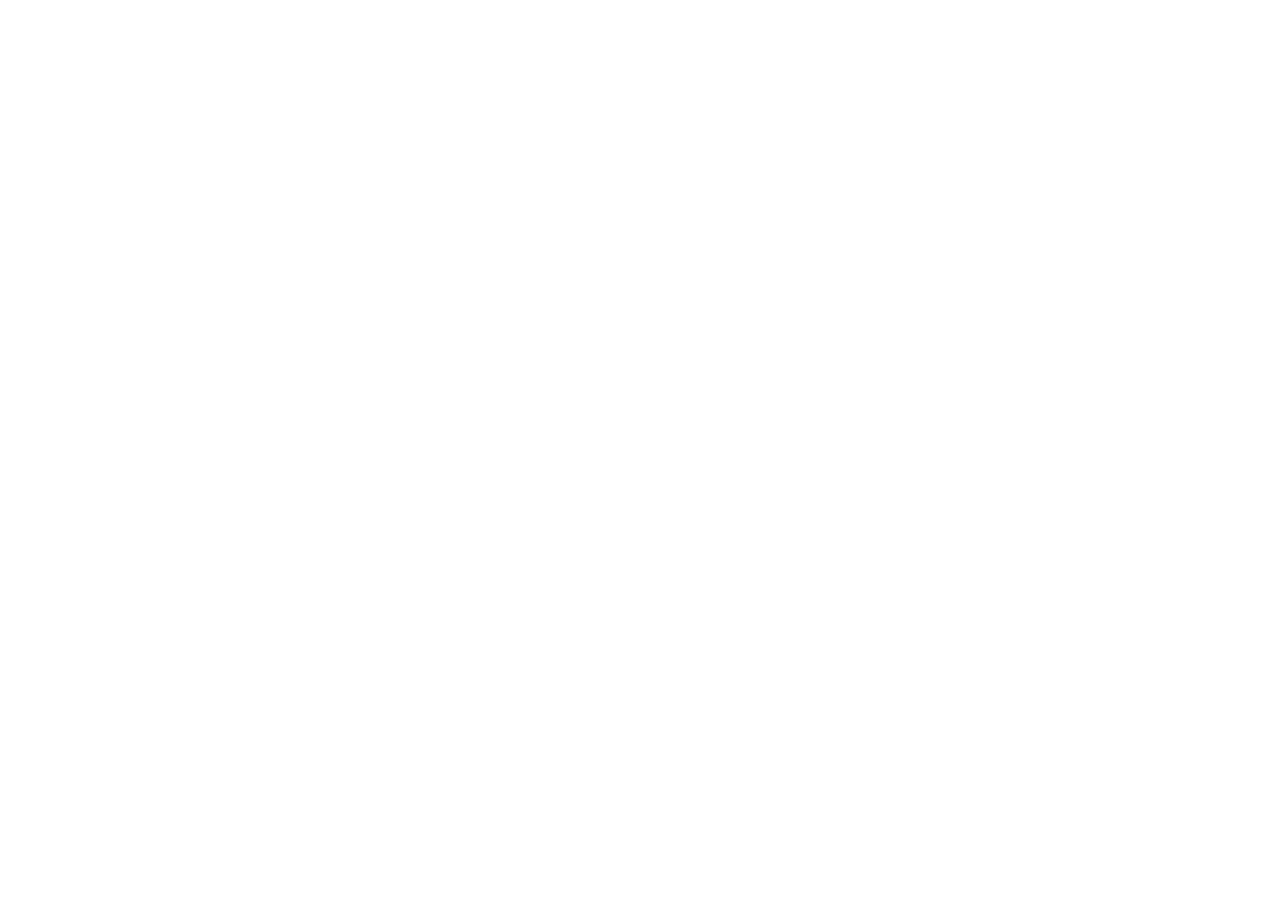
==== Index.html @ a3159ffd "feat: 첫 커밋, html 문서 및 웹 폰트 셋업" ====
<!DOCTYPE html>
<html lang="en">
<head>
    <meta charset="UTF-8">
    <meta http-equiv="X-UA-Compatible" content="IE=edge">
    <meta name="viewport" content="width=device-width, initial-scale=1.0">
    <title>Frontend program - Introduction</title>
    <link rel="stylesheet" href="style.css">
    <link rel="preconnect" href="https://fonts.googleapis.com">
    <link rel="preconnect" href="https://fonts.gstatic.com" crossorigin>
    <link href="https://fonts.googleapis.com/css2?family=DM+Sans:wght@400;700&display=swap" rel="stylesheet">
</head>
<body>
    
</body>
</html>
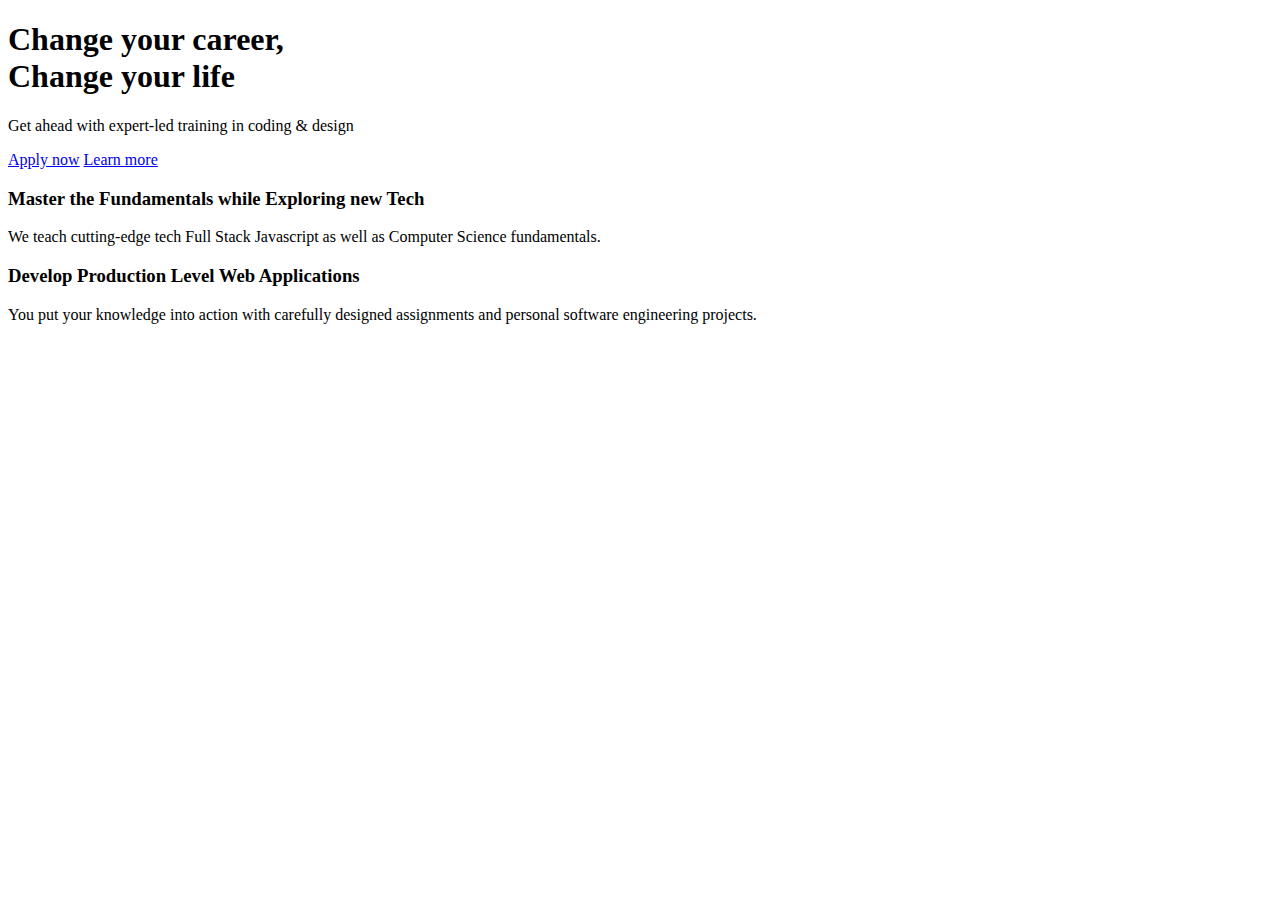
==== commit 618b8025: "feat: 헤더 영역 마크업" ====
--- a/Index.html
+++ b/Index.html
@@ -11,6 +11,36 @@
     <link href="https://fonts.googleapis.com/css2?family=DM+Sans:wght@400;700&display=swap" rel="stylesheet">
 </head>
 <body>
-    
+    <header>
+        <h1>
+            Change your career, <br />
+            Change your life
+        </h1>
+        <p>
+            Get ahead with expert-led training in coding & design
+        </p>
+        <div class="header-btn">
+            <a href="#">Apply now</a>
+            <a href="#">Learn more</a>
+        </div>
+    </header>
+    <div class="description">
+        <div class="left-content">
+            <h3>
+                Master the Fundamentals while Exploring new Tech
+            </h3>
+            <p>
+                We teach cutting-edge tech Full Stack Javascript as well as Computer Science fundamentals. 
+            </p>
+        </div>
+        <div class="right-content">
+            <h3>
+                Develop Production Level Web Applications
+            </h3>
+            <p>
+                You put your knowledge into action with carefully designed assignments and personal software engineering projects.
+            </p>
+        </div>
+    </div>
 </body>
 </html>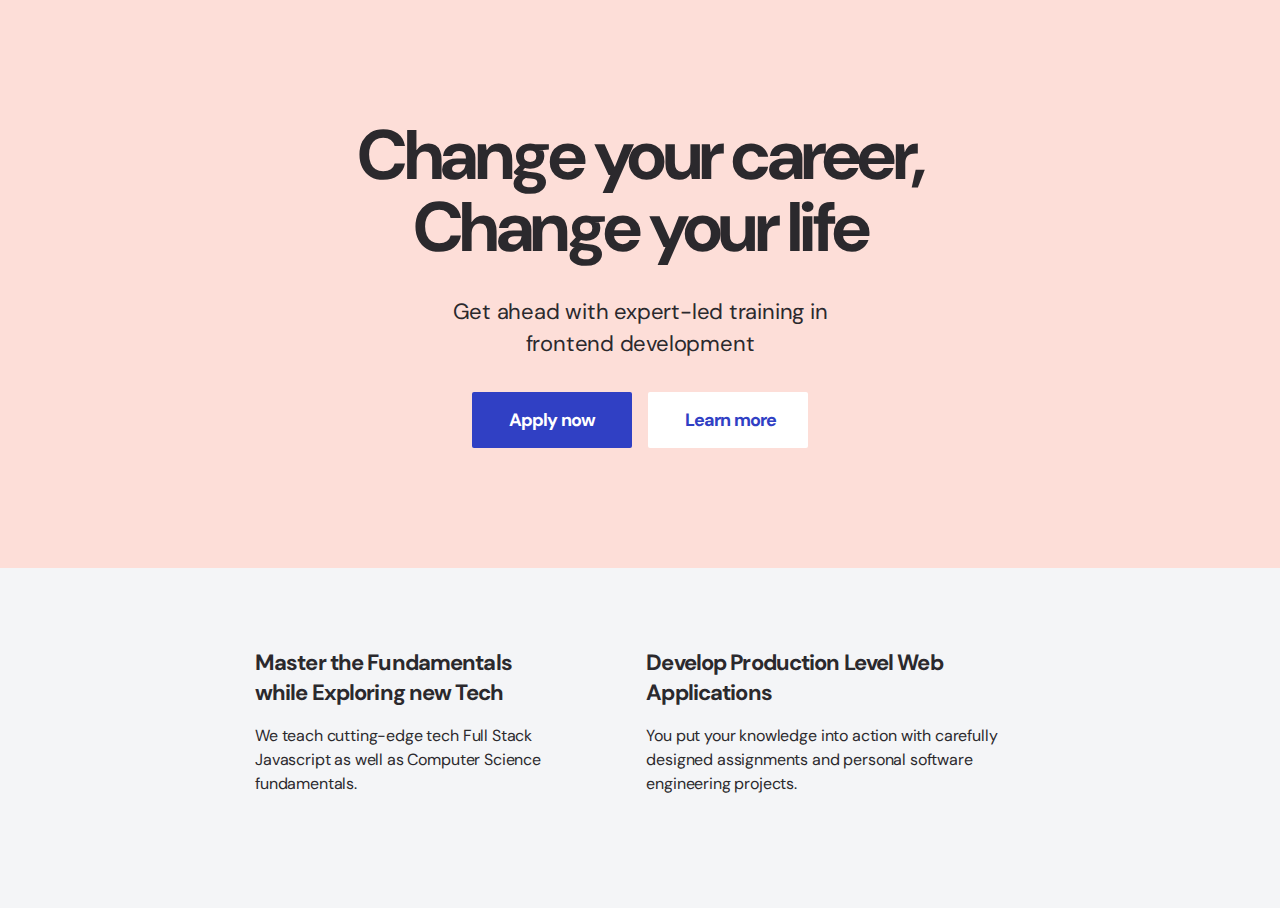
==== commit 263f37cc: "feat: 헤더 섹션 스타일 적용 (데스크탑, 모바일)" ====
--- a/Index.html
+++ b/Index.html
@@ -17,7 +17,8 @@
             Change your life
         </h1>
         <p>
-            Get ahead with expert-led training in coding & design
+            Get ahead with expert-led training in <br />
+            frontend development
         </p>
         <div class="header-btn">
             <a href="#">Apply now</a>
--- a/style.css
+++ b/style.css
@@ -0,0 +1,154 @@
+*   {
+    box-sizing: border-box;
+    margin: 0;
+}
+
+body    {
+    font-family: 'DM Sans', sans-serif;
+    color: #2B292D;
+}
+
+/* header */
+
+header  {
+    background-color: #FDDED8;
+    width: 100%;
+    height: 100vh;
+    display: flex;
+    flex-direction: column;
+    justify-content: center;
+    align-items: center;
+    padding: 15px;
+}
+
+header h1   {
+    font-size: 40px;
+    font-weight: 700;
+    line-height: 1;
+    letter-spacing: -0.05em;
+    text-align: center;
+}
+
+header p    {
+    font-size: 16px;
+    font-weight: 400;
+    line-height: 1.375;
+    letter-spacing: -0.01em;
+    text-align: center;
+    margin-top: 24px;
+}
+
+header a    {
+    display: block;
+    font-size: 15px;
+    font-weight: 700;
+    line-height: 1.6;
+    letter-spacing: -0.05em;
+    text-decoration: none;
+    width: 140px;
+    height: 48px;
+    padding-top: 12px;
+    padding-left: 34px;
+    border-radius: 2px;
+}
+
+.header-btn {
+    margin-top: 24px;
+    display: flex;
+    justify-content: center;
+}
+
+.header-btn a:first-child {
+    background-color: #3040C4;
+    color: #FFF;
+    
+}
+
+.header-btn a:last-child    {
+    background-color: #FFF;
+    color: #3040C4;
+    margin-left: 8px;
+}
+
+/* Description */
+
+.description    {
+    background-color: #F4F5F7;
+    height: 100vh;
+    padding: 80px 15px;
+}
+
+.description h3 {
+    font-size: 22px;
+    font-weight: 700;
+    line-height: 1.3636363636;
+    letter-spacing: -0.04em;
+}
+
+.description p  {
+    font-size: 16px;
+    font-weight: 400;
+    line-height: 1.5;
+    letter-spacing: -0.01em;
+    margin-top: 16px;
+}
+
+.right-content h3   {
+    margin-top: 40px;
+}
+
+/* DESKTOP */
+@media screen and (min-width: 769px) {
+    /* header */
+
+    header  {
+        height: 568px;
+    }
+    header h1 {
+        font-size: 70px;
+        line-height: 1.0285714286;
+    }
+    header p    {
+        font-size: 22px;
+        line-height: 1.4545454545;
+        margin-top: 32px;
+    }
+
+    header a    {
+        font-size: 18px;
+        line-height: 1.5555555556;
+        width: 160px;
+        height: 56px;
+        padding-top: 14px;
+        padding-left: 37px;
+    }
+
+    .header-btn {
+        margin-top: 32px;
+    }
+
+    .header-btn a:last-child    {
+        margin-left: 16px;
+    }
+
+    /* Description */
+    .description    {
+        height: 340px;
+        display: flex;
+        justify-content: center;
+        padding: 80px 255px;
+    }
+
+    .left-content   {
+        width: 370px;
+    }
+
+    .right-content  {
+        margin-left: 80px;
+        width: 450px;
+    }
+
+    .right-content h3   {
+        margin-top: 0;
+    }
+}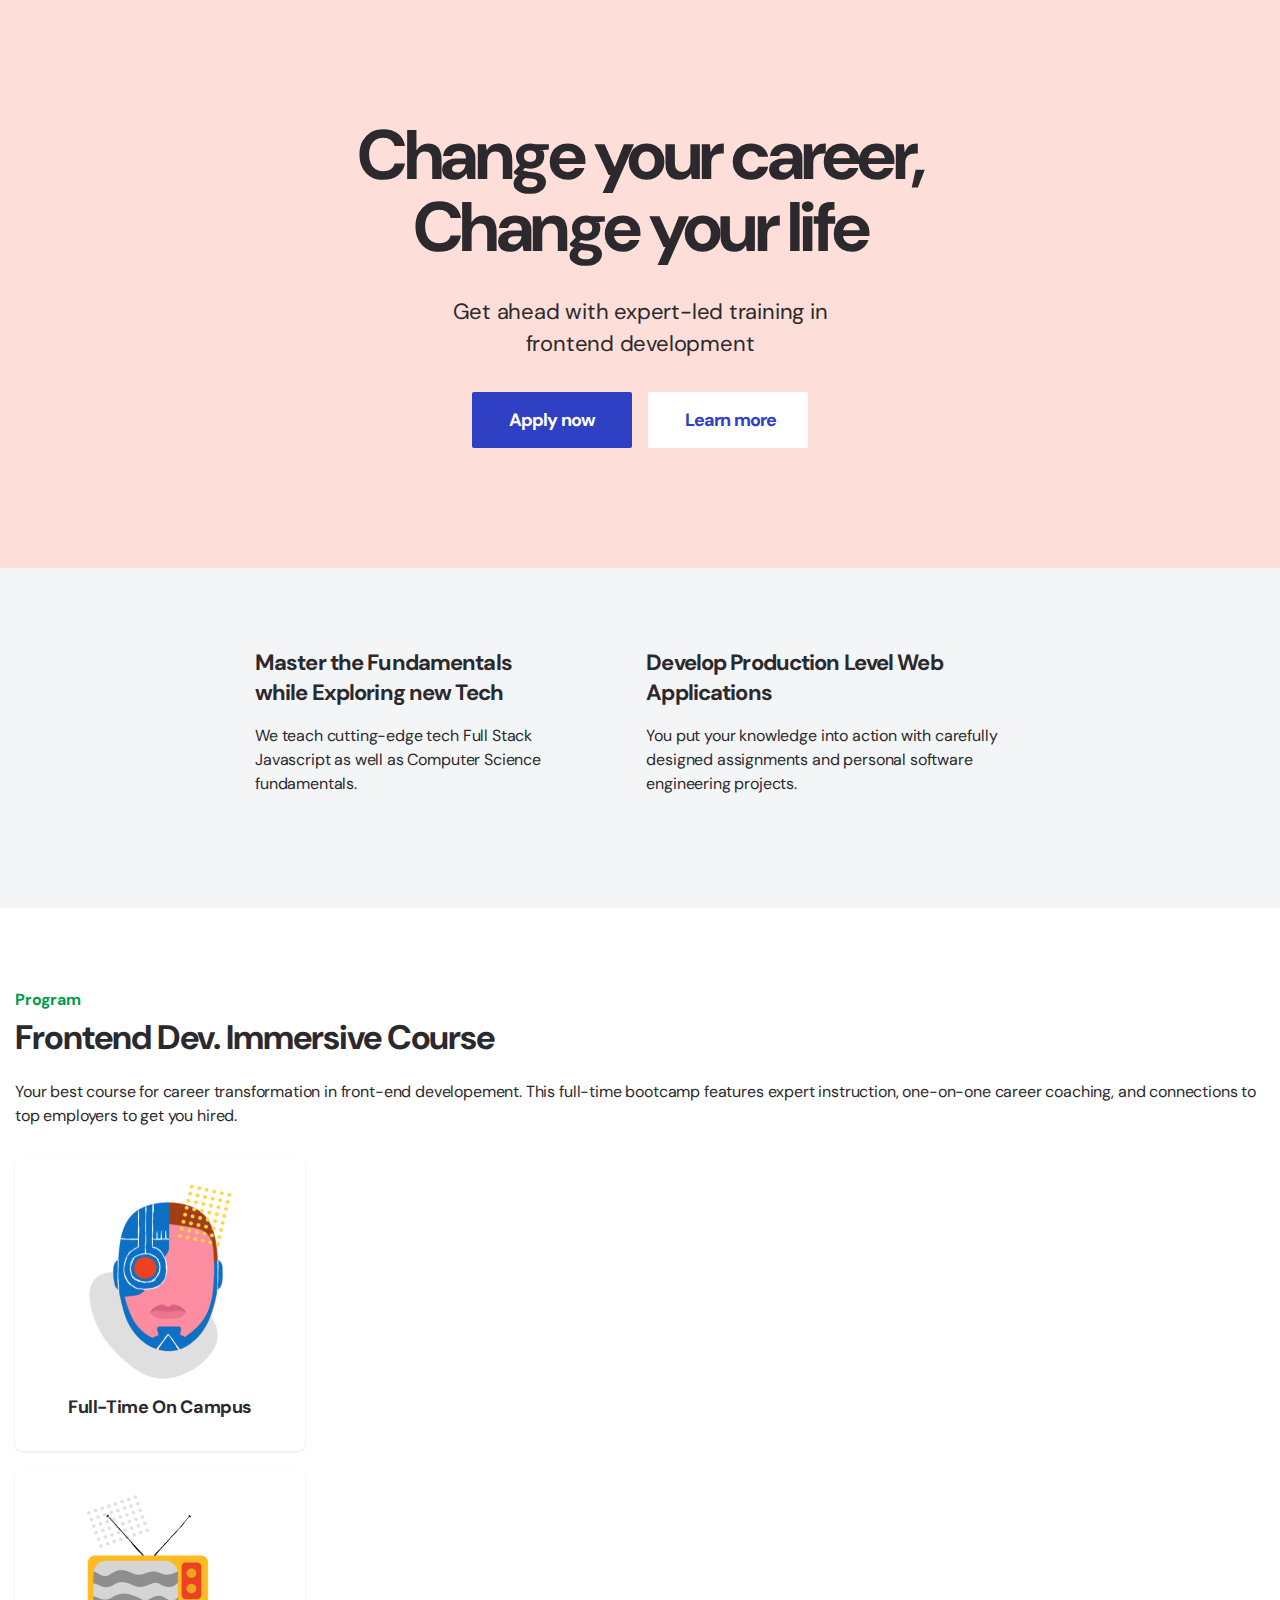
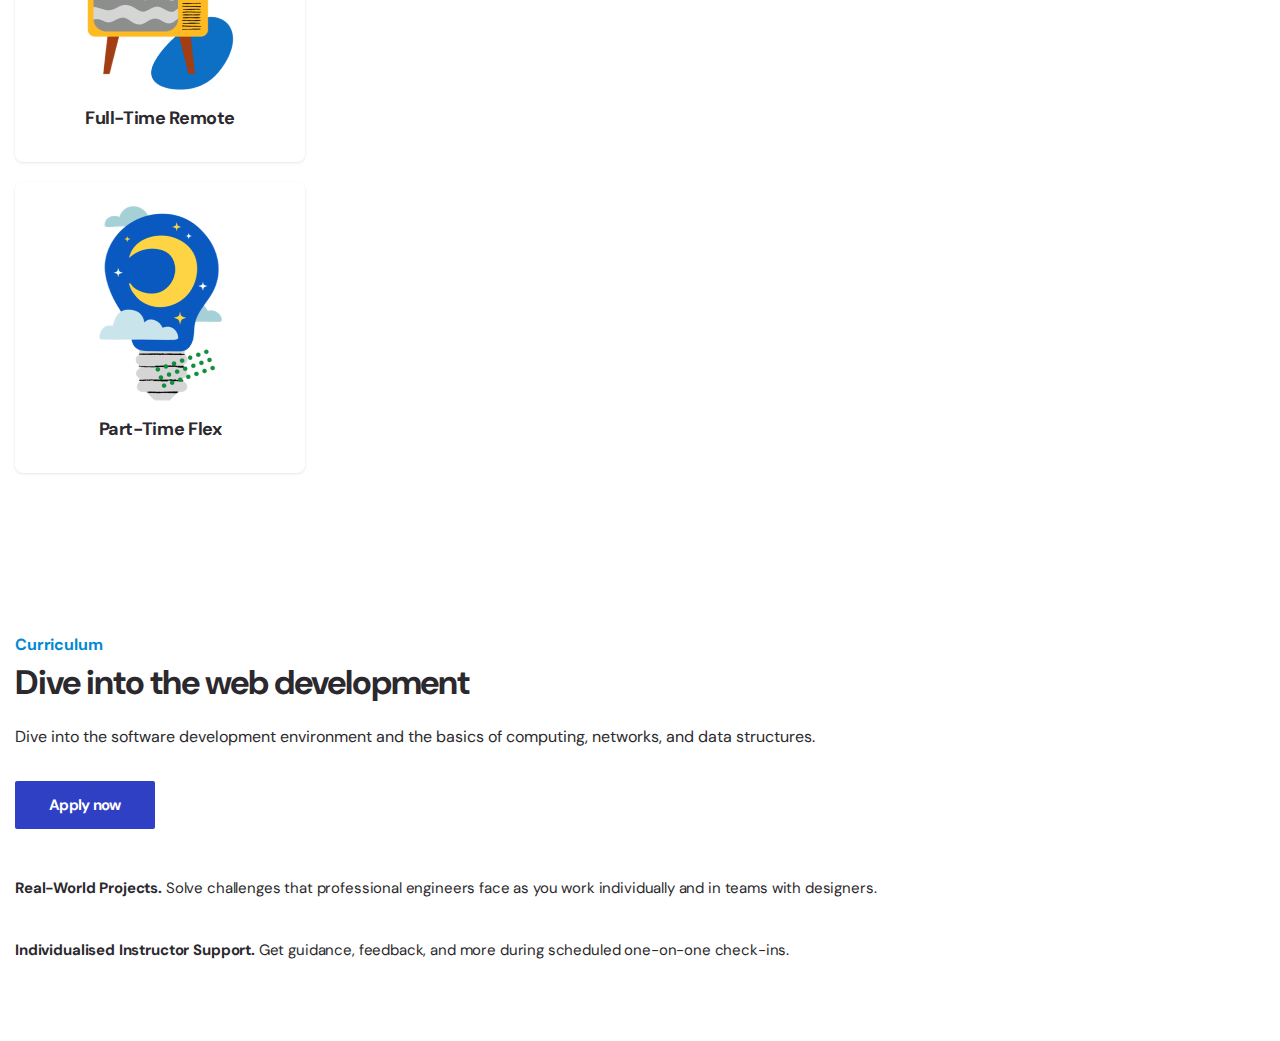
==== commit ea009378: "feat: 메인 섹션 스타일 적용 (모바일)" ====
--- a/Index.html
+++ b/Index.html
@@ -43,5 +43,49 @@
             </p>
         </div>
     </div>
+    <main>
+        <div class="program">
+            <strong>Program</strong>
+            <h1>
+                Frontend Dev.
+                Immersive Course
+            </h1>
+            <p>
+                Your best course for career transformation in front-end developement. 
+                This full-time bootcamp features expert instruction, one-on-one career coaching, 
+                and connections to top employers to get you hired.
+            </p>
+            <div class="program-detail">
+                <h3>Full-Time On Campus</h3>
+                <h3>Full-Time Remote</h3>
+                <h3>Part-Time Flex</h3>
+            </div>
+        </div>
+        <div class="curriculum">
+            <div class="curriculum-main">
+                <strong>Curriculum</strong>
+                <h1>
+                    Dive into the web development
+                </h1>
+                <p>
+                    Dive into the software development environment and the basics of computing, 
+                    networks, and data structures.
+                </p>
+                <a href="#">
+                    Apply now
+                </a>
+            </div>
+            <div class="curriculum-description">
+                <p>
+                    <strong>Real-World Projects.</strong>
+                    Solve challenges that professional engineers face as you work individually and in teams with designers.
+                </p>
+                <p>
+                    <strong>Individualised Instructor Support.</strong>
+                    Get guidance, feedback, and more during scheduled one-on-one check-ins.
+                </p>
+            </div>
+        </div>
+    </main>
 </body>
 </html>--- a/style.css
+++ b/style.css
@@ -97,6 +97,159 @@
     margin-top: 40px;
 }
 
+/* Main */
+
+/* Program */
+
+.program    {
+    padding: 80px 15px;
+}
+
+.program strong {
+    font-size: 16px;
+    font-weight: 700;
+    line-height: 1.5;
+    letter-spacing: -0.01em;
+    color: #009B4D;
+}
+
+.program h1 {
+    font-size: 34px;
+    font-weight: 700;
+    line-height: 1.0588235294;
+    letter-spacing: -0.03em;
+    margin-top: 8px;
+}
+
+.program p  {
+    font-size: 16px;
+    font-weight: 400;
+    line-height: 1.5;
+    letter-spacing: -0.01em;
+    margin-top: 24px;
+}
+
+.program-detail {
+    margin-top: 32px;
+}
+.program-detail h3  {
+    display: block;
+    font-size: 18px;
+    font-weight: 700;
+    line-height: 1.3333333333;
+    letter-spacing: -0.02em;
+    text-align: center;
+    width: 290px;
+    height: 291px;
+    border-radius: 8px;
+    box-shadow: 0 1px 3px rgba(0, 0, 0, 0.1);
+    padding-top: 24px;
+}
+
+.program-detail h3:nth-child(2), h3:last-child  {
+    margin-top: 20px;
+}
+
+.program-detail h3:first-child::before  {
+    content: '';
+    display: block;
+    height: 195px;
+    width: auto;
+    margin-bottom: 16px;
+    background-image: url("./img/img-fulltime-campus.png");
+    background-position: center center;
+    background-repeat: no-repeat;
+    background-size: contain;
+}
+
+.program-detail h3:nth-child(2)::before  {
+    content: '';
+    display: block;
+    height: 195px;
+    width: auto;
+    margin-bottom: 16px;
+    background-image: url("./img/img-fulltime-remote.png");
+    background-position: center center;
+    background-repeat: no-repeat;
+    background-size: contain;
+}
+
+.program-detail h3:last-child::before  {
+    content: '';
+    display: block;
+    height: 195px;
+    width: auto;
+    margin-bottom: 16px;
+    background-image: url("./img/img-parttime-flex.png");
+    background-position: center center;
+    background-repeat: no-repeat;
+    background-size: contain;
+}
+
+/* Curriculum */
+.curriculum {
+    padding: 80px 15px;
+}
+
+.curriculum-main strong  {
+    font-size: 16px;
+    font-weight: 700;
+    line-height: 1.5;
+    letter-spacing: -0.01em;
+    color: #0189D1;
+}
+
+.curriculum-main h1  {
+    font-size: 34px;
+    font-weight: 700;
+    line-height: 1.0588235294;
+    letter-spacing: -0.03em;
+    margin-top: 8px;
+}
+
+.curriculum-main p   {
+    font-size: 16px;
+    font-weight: 400;
+    line-height: 1.5;
+    letter-spacing: -0.01;
+    margin-top: 24px;
+}
+
+.curriculum-main a   {
+    display: block;
+    font-size: 15px;
+    font-weight: 700;
+    line-height: 1.6;
+    letter-spacing: -0.05em;
+    text-decoration: none;
+    color: #FFF;
+    background-color: #3040C4;
+    border-radius: 2px;
+    width: 140px;
+    height: 48px;
+    padding: 12px 34px;
+    margin-top: 32px;
+}
+
+.curriculum-description p {
+    font-size: 15px;
+    font-weight: 400;
+    line-height: 1.4666666667;
+    letter-spacing: -0.01em;
+}
+
+.curriculum-description p:first-child   {
+    margin-top: 48px;
+}
+
+.curriculum-description p:last-child   {
+    margin-top: 40px;
+}
+
+.curriculum-description p strong    {
+    font-weight: 700;
+}
+
 /* DESKTOP */
 @media screen and (min-width: 769px) {
     /* header */
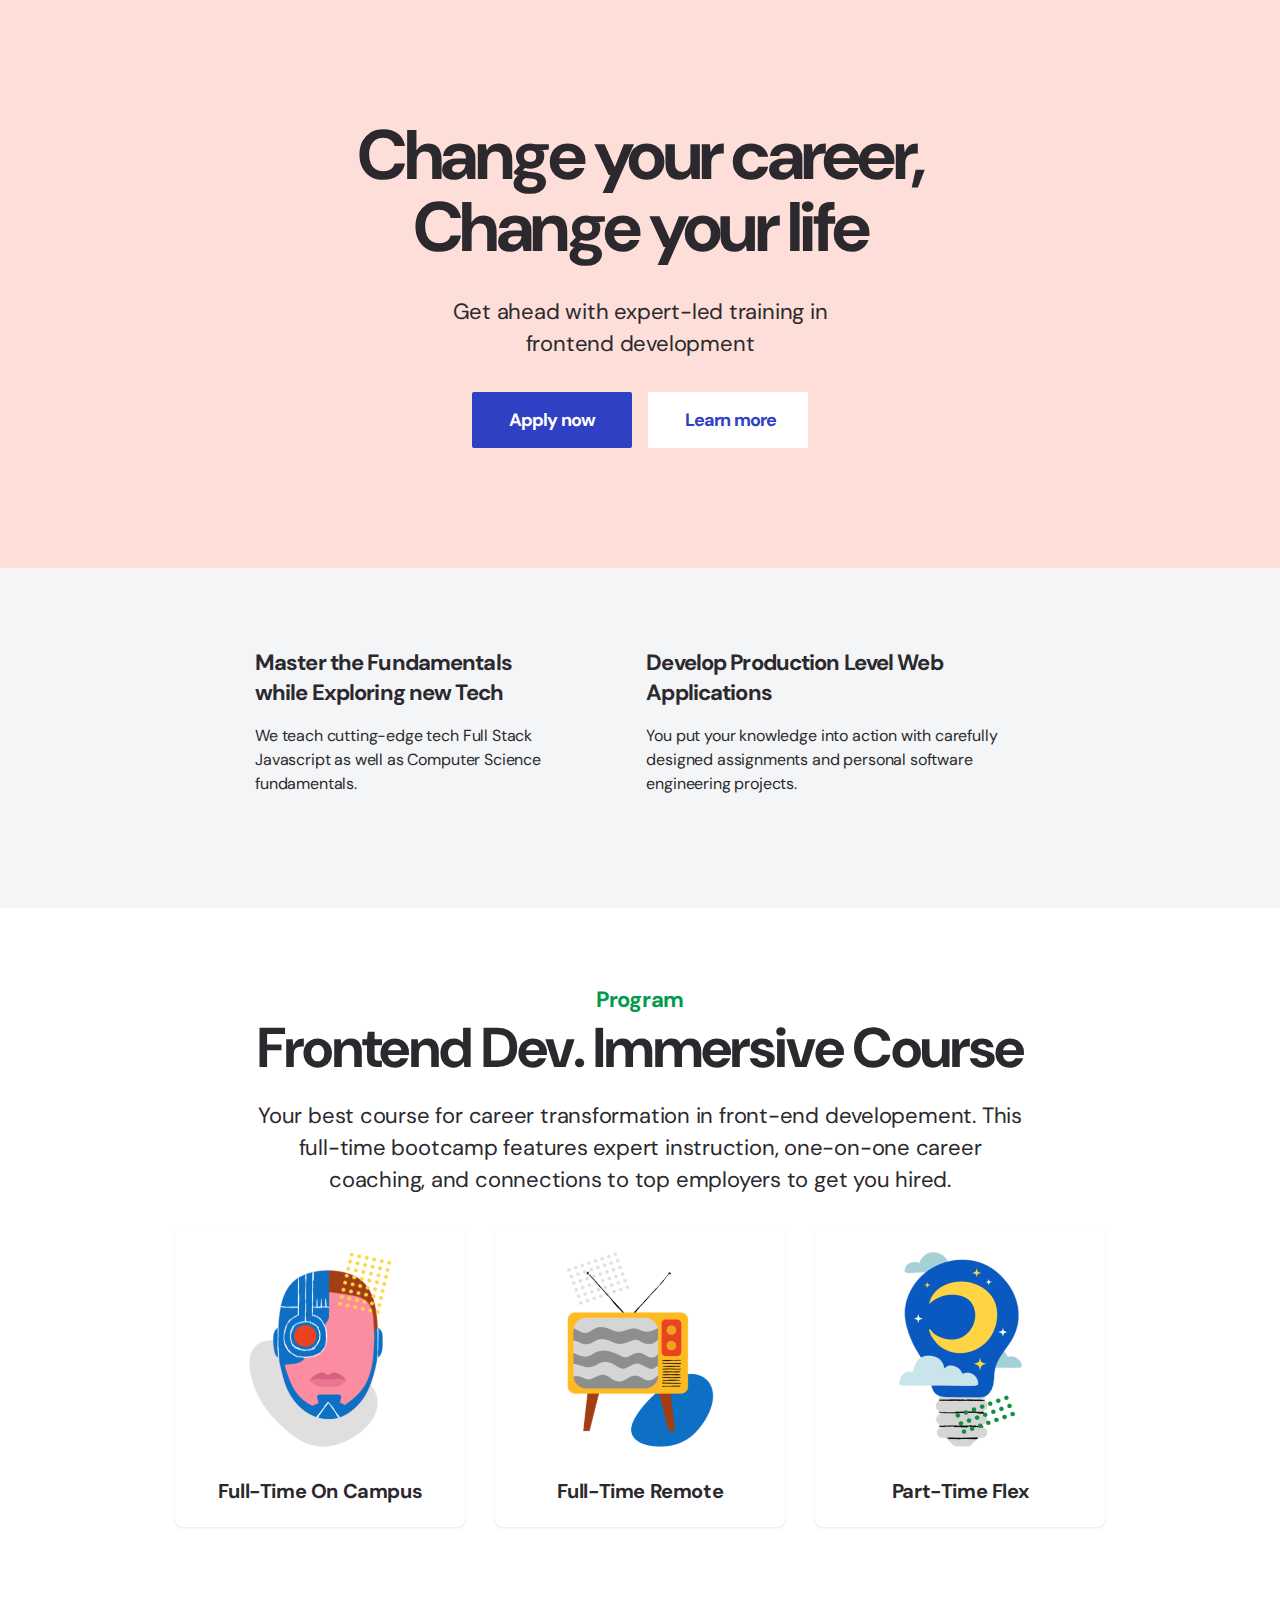
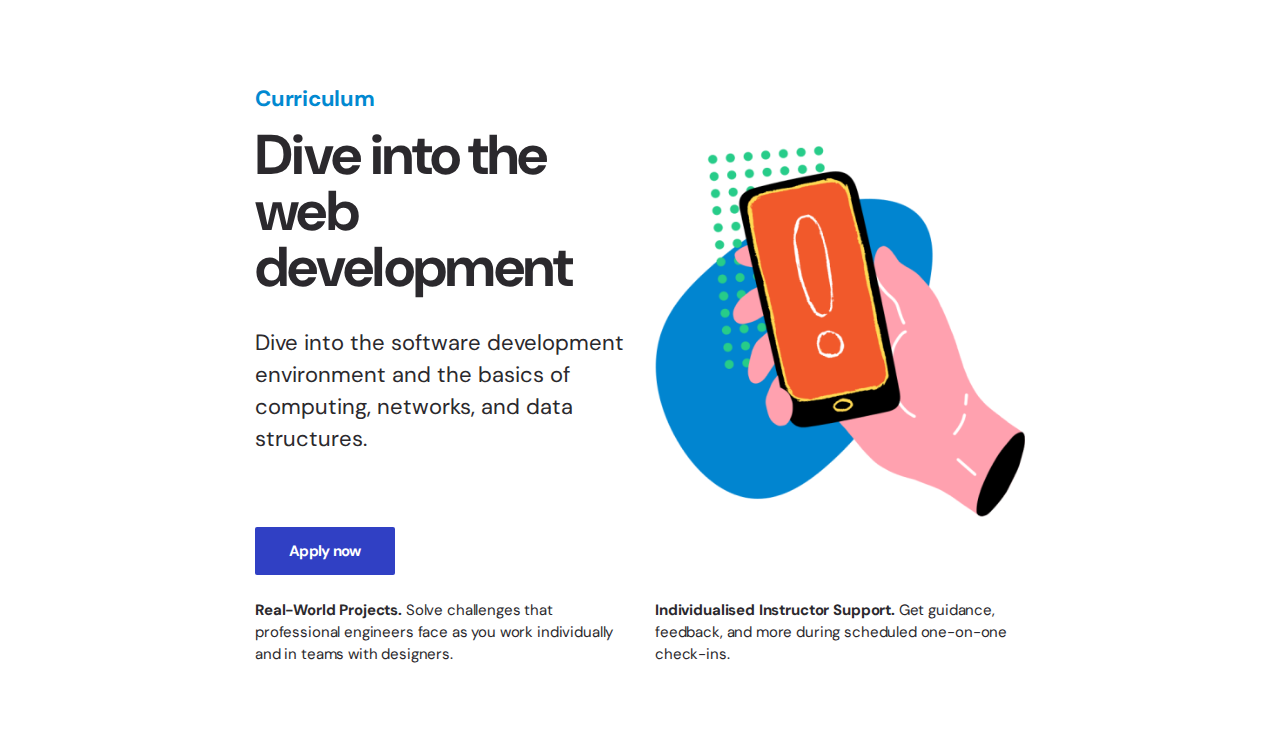
==== commit 3878fece: "feat: 메인 섹션 스타일 적용 (데스크탑)" ====
--- a/Index.html
+++ b/Index.html
@@ -62,18 +62,20 @@
             </div>
         </div>
         <div class="curriculum">
-            <div class="curriculum-main">
-                <strong>Curriculum</strong>
-                <h1>
-                    Dive into the web development
-                </h1>
-                <p>
-                    Dive into the software development environment and the basics of computing, 
-                    networks, and data structures.
-                </p>
-                <a href="#">
-                    Apply now
-                </a>
+            <div class="curriculum-contents">
+                <div class="curriculum-main">
+                    <strong>Curriculum</strong>
+                    <h1>
+                        Dive into the web development
+                    </h1>
+                    <p>
+                        Dive into the software development environment and the basics of computing, 
+                        networks, and data structures.
+                    </p>
+                    <a href="#">
+                        Apply now
+                    </a>
+                </div>
             </div>
             <div class="curriculum-description">
                 <p>
--- a/style.css
+++ b/style.css
@@ -304,4 +304,133 @@
     .right-content h3   {
         margin-top: 0;
     }
+
+    /* Main */
+    /* Program */
+
+    .program    {
+        padding: 80px 255px;
+        text-align: center;
+        display: flex;
+        flex-direction: column;
+        justify-content: center;
+        align-items: center;
+    }
+
+    .program strong {
+        font-size: 22px;
+        line-height: 1.0909090909;
+    }
+
+    .program h1 {
+        font-size: 56px;
+        line-height: 1;
+    }
+
+    .program p  {
+        font-size: 22px;
+        line-height: 1.4545454545;
+        width: 770px;
+    }
+
+    .program-detail {
+        display: flex;
+        flex-direction: row;
+        justify-content: space-between;
+    }
+
+    .program-detail h3  {
+        font-size: 20px;
+        line-height: 1.2;
+        width: 290px;
+        height: 299px;
+    }
+
+    .program-detail h3:first-child:before, 
+    .program-detail h3:nth-child(2):before, 
+    .program-detail h3:last-child:before  {
+        margin-bottom: 32px;
+    }
+
+    .program-detail h3:nth-child(2), h3:last-child  {
+        margin-top: 0;
+        margin-left: 30px;
+    }
+
+    .program-detail h3:hover  {
+        background-color: #3141C5;
+        color: #FFF;
+    }
+
+    /* Curriculum */
+
+    .curriculum {
+        padding: 80px 255px;
+    }
+
+    .curriculum-main    {
+        width: 450px;
+        height: auto;
+    }
+
+    .curriculum-main strong {
+        font-size: 22px;
+        line-height: 1.0909090909;
+    }
+
+    .curriculum-main h1 {
+        font-size: 56px;
+        line-height: 1;
+        margin-top: 16px;
+    }
+
+    .curriculum-main p  {
+        font-size: 22px;
+        line-height: 1.4545454545;
+        margin-top: 32px;
+    }
+
+    .curriculum-main a  {
+        margin-top: 72px;
+    }
+
+    .curriculum-contents::after {
+        content: '';
+        display: block;
+        background-image: url("./img/img-curriculum.png");
+        background-repeat: no-repeat;
+        background-size: contain;
+        background-position: center center;
+        width: 450px;
+        height: 450px;
+        margin-left: 30px;
+    }
+
+    .curriculum-contents    {
+        display: flex;
+        flex-direction: row;
+        justify-content: center;
+        align-items: center;
+    }
+
+    .curriculum-description {
+        display: flex;
+        flex-direction: row;
+        justify-content: center;
+        align-items: center;
+        margin-top: 24px;
+    }
+
+    .curriculum-description p {
+        width: 450px;
+    }
+
+    .curriculum-description p:first-child,
+    .curriculum-description p:last-child   {
+        margin-top: 0;
+    }
+
+    .curriculum-description p:last-child    {
+        margin-left: 30px;
+    }
 }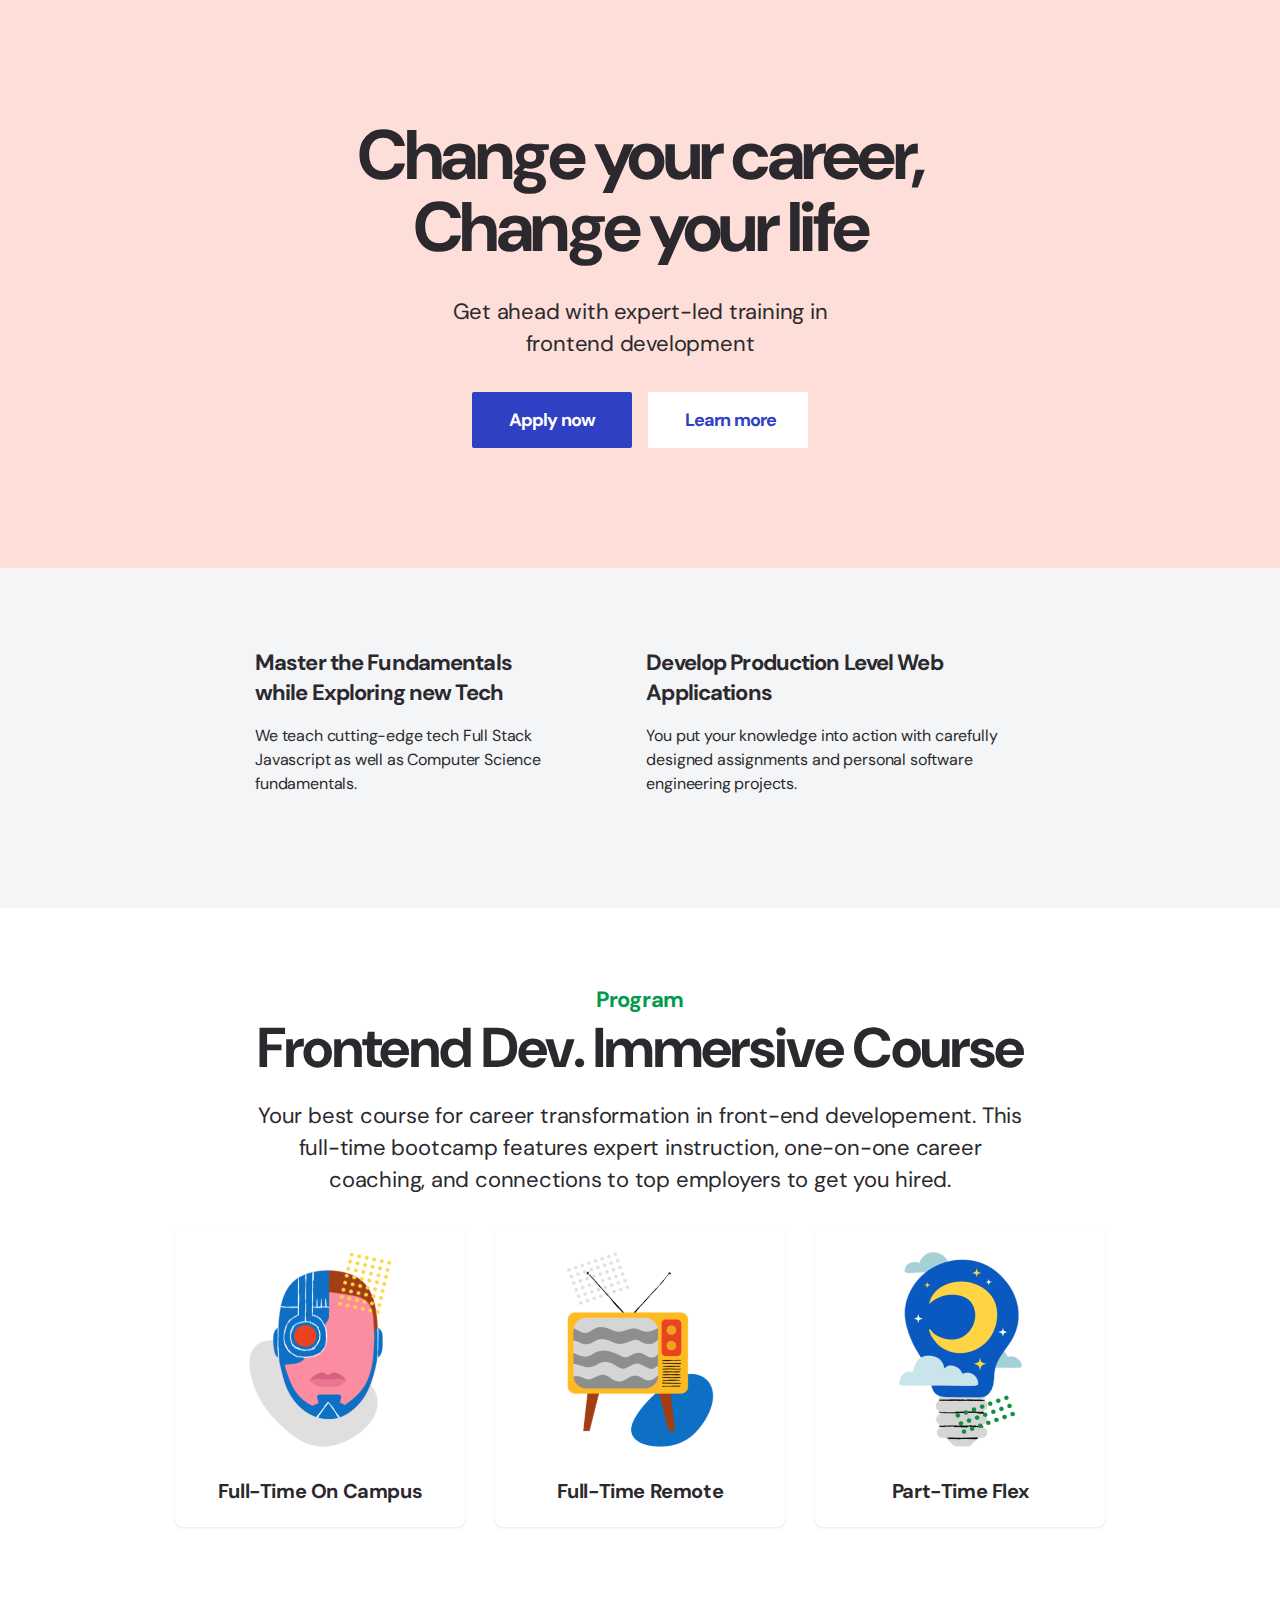
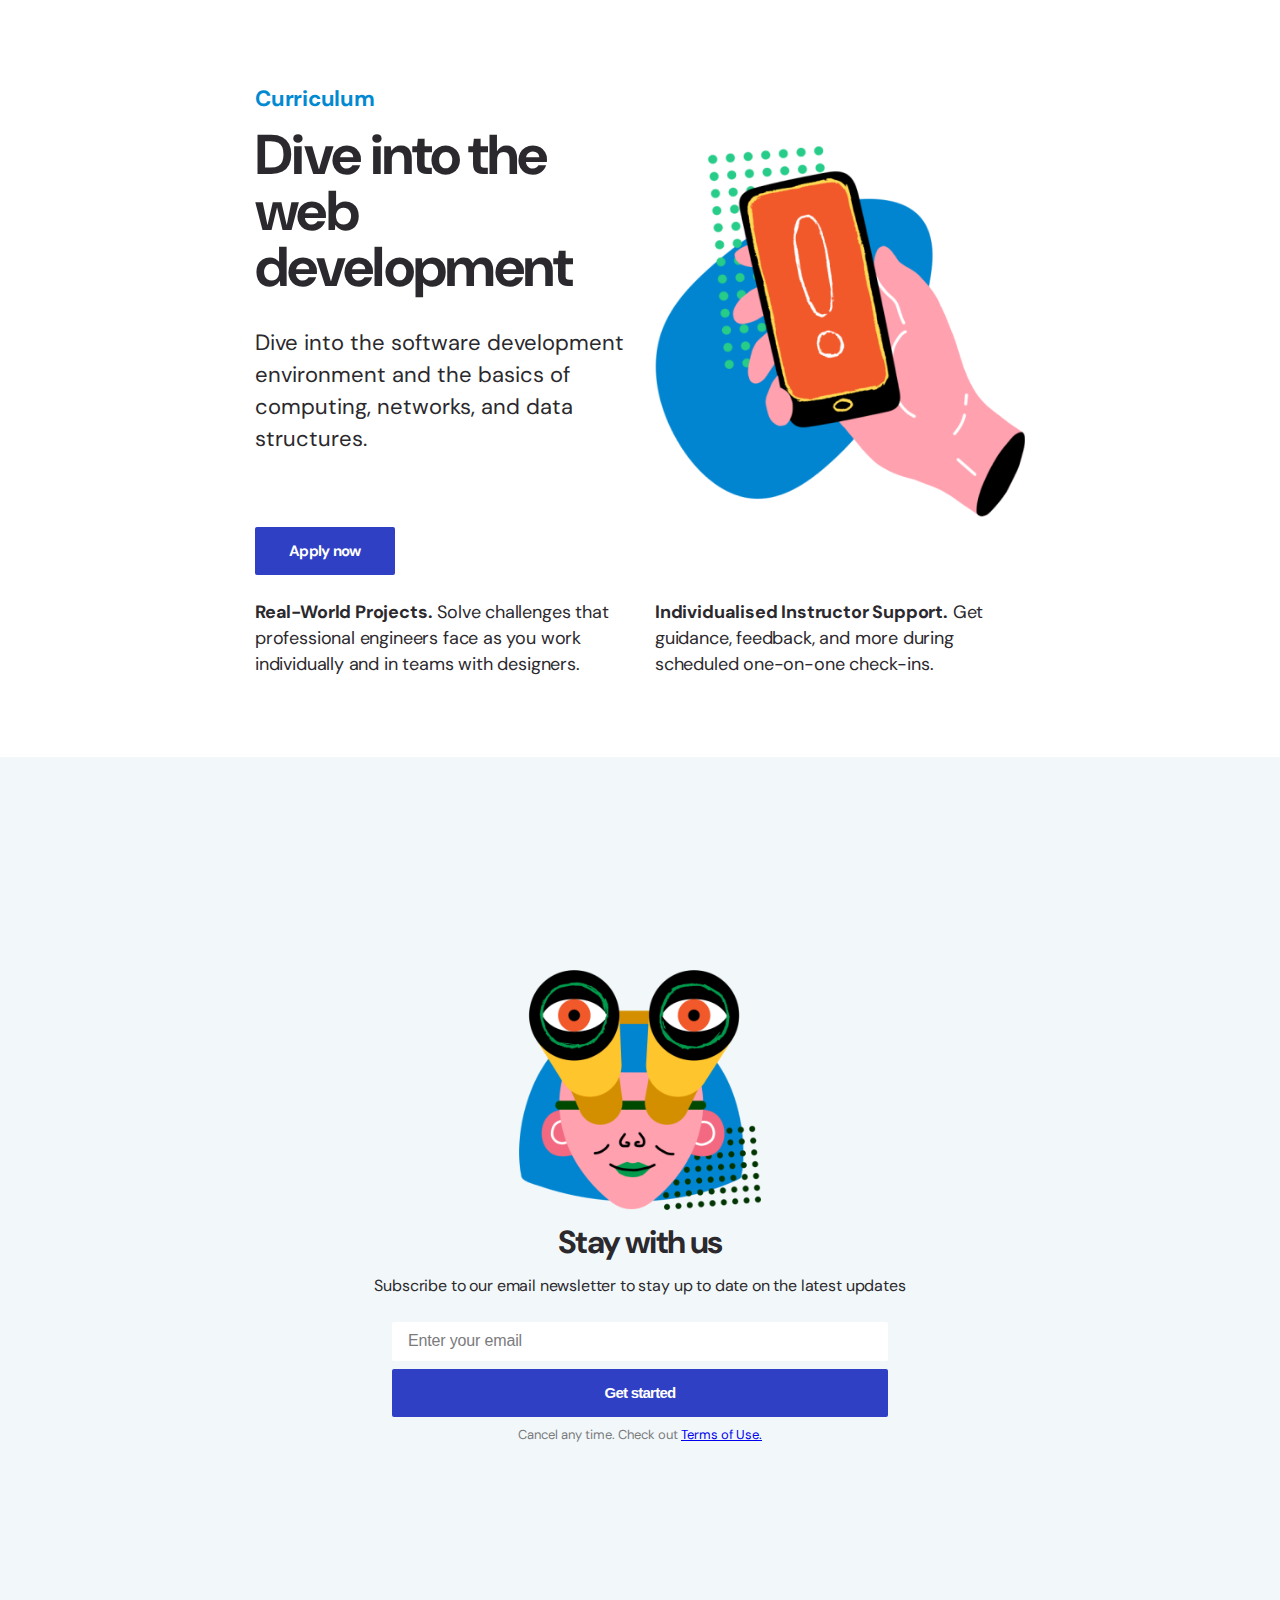
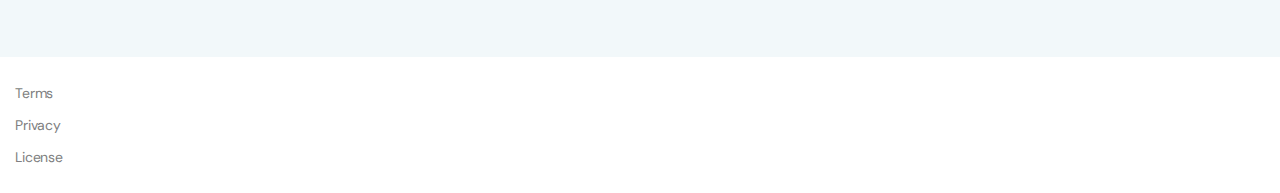
==== commit e87ca98f: "feat: 입력 폼 섹션 스타일 적용 (모바일)" ====
--- a/Index.html
+++ b/Index.html
@@ -89,5 +89,28 @@
             </div>
         </div>
     </main>
+    <section class="subscribe">
+        <h1>
+            Stay with us
+        </h1>
+        <p>
+            Subscribe to our email newsletter to stay up to date on the latest updates
+        </p>
+        <form action="" method="GET" class="subscribe-form">
+            <input type="email" placeholder="Enter your email" />
+            <button type="submit">Get started</button>
+        </form>
+        <span>
+            Cancel any time. Check out 
+            <a href="#">
+                Terms of Use.
+            </a>
+        </span>
+    </section>
+    <footer>
+        <span>Terms</span>
+        <span>Privacy</span>
+        <span>License</span>
+    </footer>
 </body>
 </html>--- a/style.css
+++ b/style.css
@@ -250,6 +250,106 @@
     font-weight: 700;
 }
 
+/* Subscribe Section */
+.subscribe  {
+    display: flex;
+    flex-direction: column;
+    justify-content: center;
+    align-items: center;
+    padding: 40px 15px;
+    width: 100%;
+    height: 100vh;
+    background-color: #F2F8FA;
+    text-align: center;
+}
+
+.subscribe h1::before    {
+    content: '';
+    display: block;
+    background-image: url("./img/img-banner.png");
+    background-position: center center;
+    background-size: contain;
+    background-repeat: no-repeat;
+    width: 290px;
+    height: 240px;
+    margin-bottom: 16px;
+}
+
+.subscribe h1   {
+    font-size: 32px;
+    font-weight: 700;
+    line-height: 1;
+    letter-spacing: -0.05em;
+}
+
+.subscribe p    {
+    font-size: 16px;
+    font-weight: 400;
+    line-height: 1.5;
+    letter-spacing: -0.01em;
+    margin-top: 16px;
+}
+
+.subscribe-form {
+    margin-top: 24px;
+}
+
+.subscribe-form input  {
+    border-style: none;
+    padding: 12px 16px;
+    width: 100%;
+    border-radius: 2px;
+}
+
+.subscribe-form input::placeholder  {
+    font-size: 16px;
+    font-weight: 400;
+    line-height: 1.5;
+    letter-spacing: -0.01em;
+    color: #7B7B7E;
+}
+
+.subscribe-form button  {
+    font-size: 15px;
+    font-weight: 700;
+    line-height: 1.6;
+    letter-spacing: -0.05em;
+    border-style: none;
+    background-color: #3040C4;
+    color: #FFF;
+    width: 100%;
+    border-radius: 2px;
+    padding: 12px 106px;
+    margin-top: 8px;
+}
+
+.subscribe span {
+    font-size: 13px;
+    font-weight: 400;
+    line-height: 1.5384615385;
+    margin-top: 8px;
+    color: #7B7B7E;
+}
+
+footer  {
+    padding: 24px 15px;
+    display: flex;
+    flex-direction: column;
+}
+
+footer span {
+    font-size: 14px;
+    font-weight: 400;
+    line-height: 1.7142857143;
+    letter-spacing: -0.01em;
+    color: #807F81;
+}
+
+footer span:nth-child(2),
+footer span:last-child  {
+    margin-top: 8px;
+}
+
 /* DESKTOP */
 @media screen and (min-width: 769px) {
     /* header */
@@ -422,6 +522,8 @@
     }
 
     .curriculum-description p {
+        font-size: 18px;
+        line-height: 1.4444444444;
         width: 450px;
     }
 
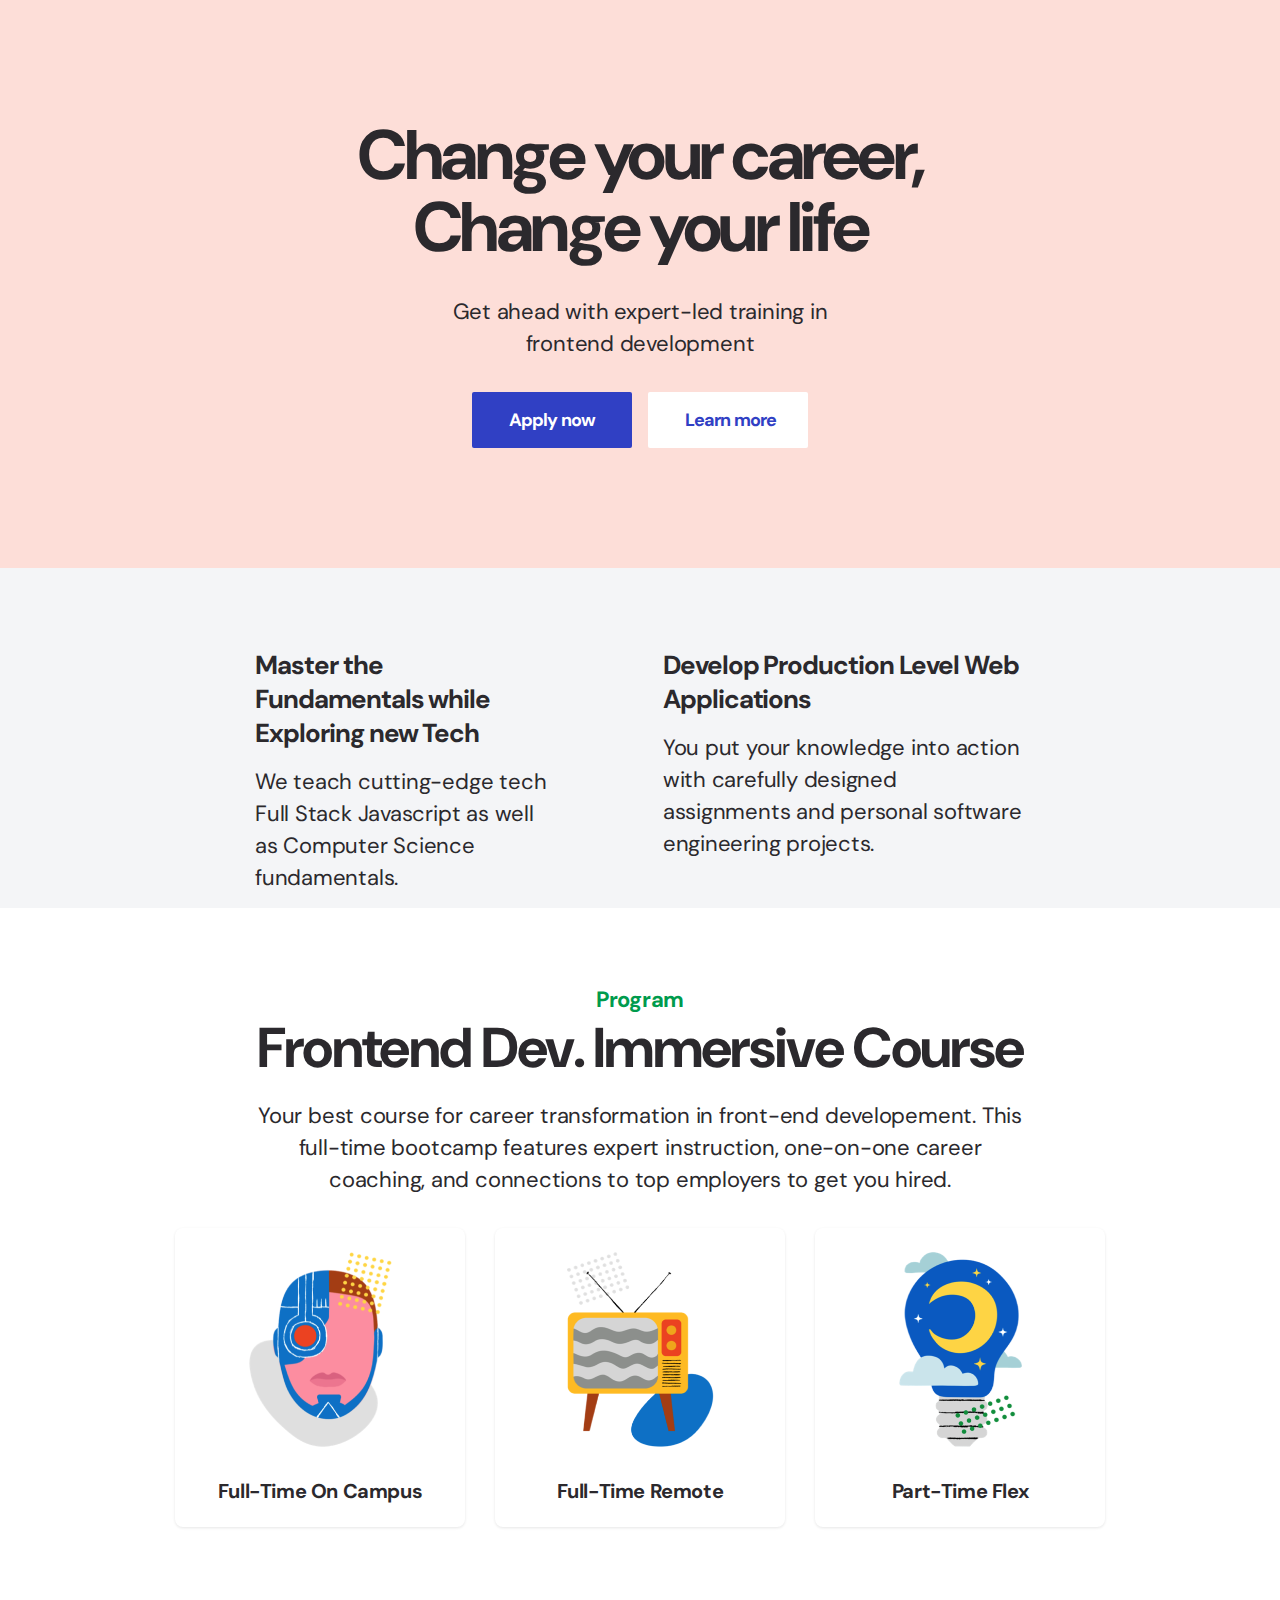
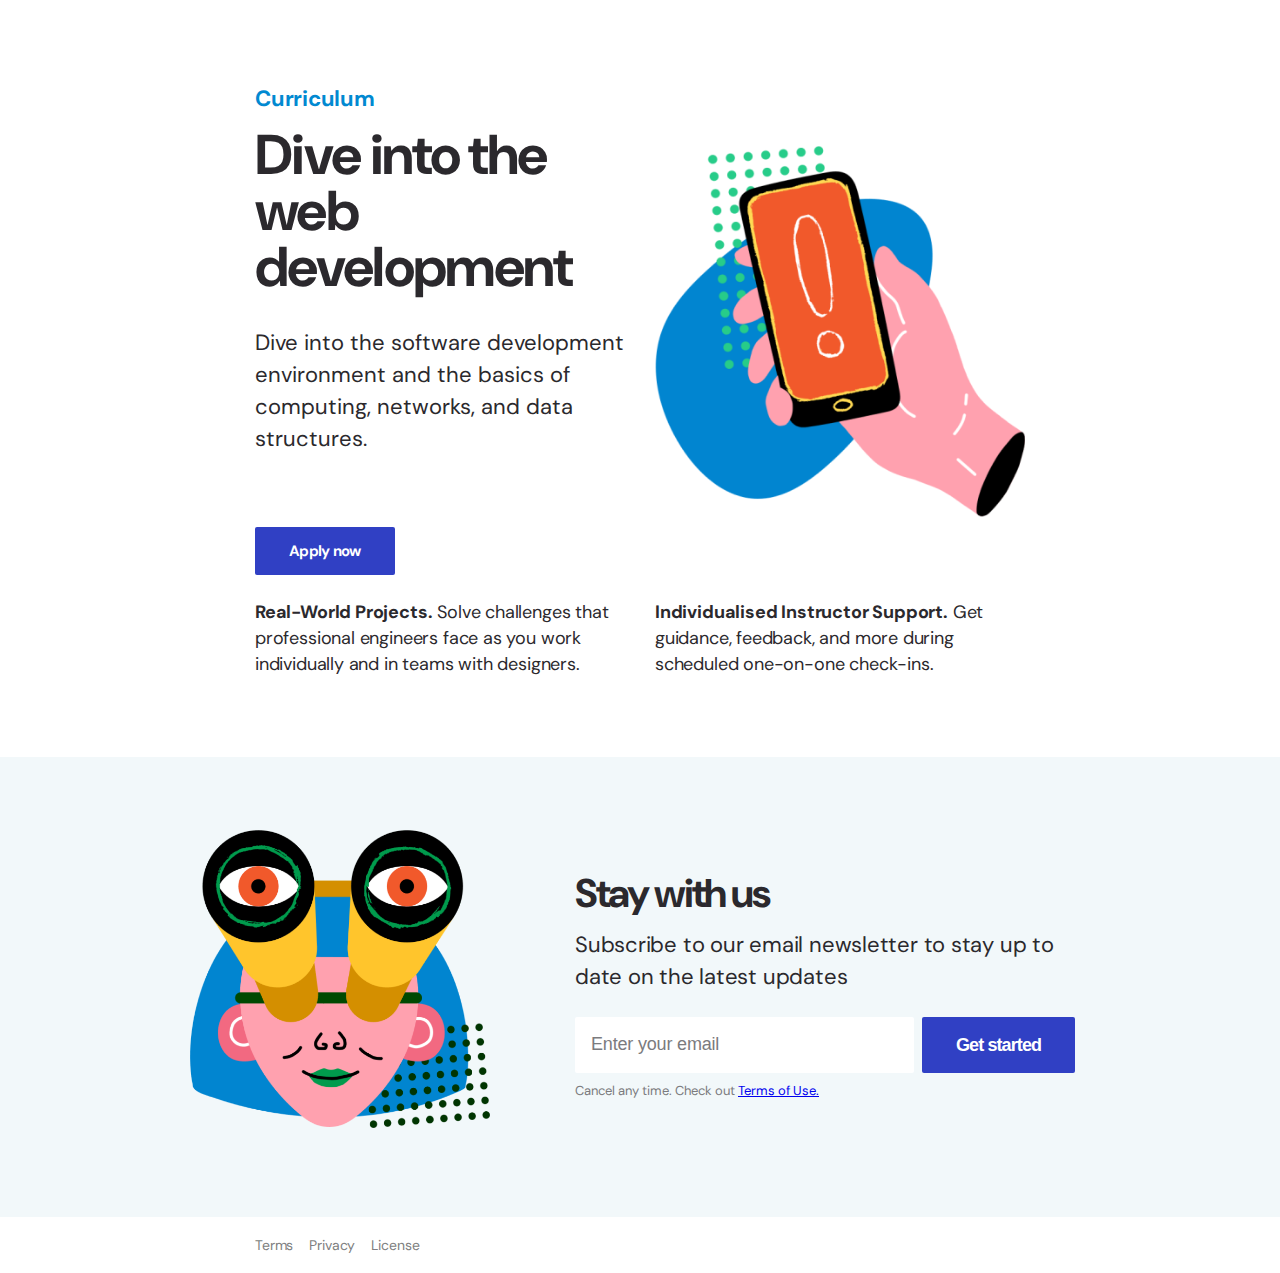
==== commit dca79d4b: "feat: 입력 폼 섹션 스타일 적용 (데스크탑)" ====
--- a/Index.html
+++ b/Index.html
@@ -89,23 +89,26 @@
             </div>
         </div>
     </main>
-    <section class="subscribe">
-        <h1>
-            Stay with us
-        </h1>
-        <p>
-            Subscribe to our email newsletter to stay up to date on the latest updates
-        </p>
-        <form action="" method="GET" class="subscribe-form">
-            <input type="email" placeholder="Enter your email" />
-            <button type="submit">Get started</button>
-        </form>
-        <span>
-            Cancel any time. Check out 
-            <a href="#">
-                Terms of Use.
-            </a>
-        </span>
+    <section>
+        <img src="./img/img-banner.png" alt="subscribe image" />
+        <div class="subscribe">
+            <h1>
+                Stay with us
+            </h1>
+            <p>
+                Subscribe to our email newsletter to stay up to date on the latest updates
+            </p>
+            <form action="" method="GET" class="subscribe-form">
+                <input type="email" placeholder="Enter your email" />
+                <button type="submit">Get started</button>
+            </form>
+            <span>
+                Cancel any time. Check out 
+                <a href="#">
+                    Terms of Use.
+                </a>
+            </span>
+        </div>
     </section>
     <footer>
         <span>Terms</span>
--- a/style.css
+++ b/style.css
@@ -76,6 +76,9 @@
     background-color: #F4F5F7;
     height: 100vh;
     padding: 80px 15px;
+    display: flex;
+    flex-direction: column;
+    justify-content: space-around;
 }
 
 .description h3 {
@@ -91,10 +94,6 @@
     line-height: 1.5;
     letter-spacing: -0.01em;
     margin-top: 16px;
-}
-
-.right-content h3   {
-    margin-top: 40px;
 }
 
 /* Main */
@@ -131,7 +130,12 @@
 
 .program-detail {
     margin-top: 32px;
-}
+    display: flex;
+    flex-direction: column;
+    justify-content: center;
+    align-items: center;
+}
+
 .program-detail h3  {
     display: block;
     font-size: 18px;
@@ -139,11 +143,12 @@
     line-height: 1.3333333333;
     letter-spacing: -0.02em;
     text-align: center;
-    width: 290px;
-    height: 291px;
+    width: 100%;
+    height: auto;
     border-radius: 8px;
     box-shadow: 0 1px 3px rgba(0, 0, 0, 0.1);
     padding-top: 24px;
+    padding-bottom: 32px;
 }
 
 .program-detail h3:nth-child(2), h3:last-child  {
@@ -251,28 +256,27 @@
 }
 
 /* Subscribe Section */
-.subscribe  {
+section {
+    width: 100%;
+    height: 100vh;
+    background-color: #F2F8FA;
     display: flex;
     flex-direction: column;
     justify-content: center;
     align-items: center;
+    text-align: center;
+}
+
+.subscribe  {
     padding: 40px 15px;
-    width: 100%;
-    height: 100vh;
-    background-color: #F2F8FA;
-    text-align: center;
-}
-
-.subscribe h1::before    {
-    content: '';
+}
+
+section img    {
     display: block;
-    background-image: url("./img/img-banner.png");
-    background-position: center center;
-    background-size: contain;
-    background-repeat: no-repeat;
-    width: 290px;
-    height: 240px;
+    width: 250px;
+    height: auto;
     margin-bottom: 16px;
+    
 }
 
 .subscribe h1   {
@@ -388,16 +392,30 @@
     .description    {
         height: 340px;
         display: flex;
+        flex-direction: row;
         justify-content: center;
         padding: 80px 255px;
     }
 
+    .description h3 {
+        font-size: 26px;
+        line-height: 1.3076923077;
+        letter-spacing: -0.04em;
+    }
+
+    .description p  {
+        font-size: 22px;
+        font-weight: 400;
+        line-height: 1.4545454545;
+        letter-spacing: -0.01em;
+    }
+
     .left-content   {
         width: 370px;
     }
 
     .right-content  {
-        margin-left: 80px;
+        margin-left: 110px;
         width: 450px;
     }
 
@@ -535,4 +553,84 @@
     .curriculum-description p:last-child    {
         margin-left: 30px;
     }
+
+    /* Subscribe Section */
+
+    section {
+        display: flex;
+        flex-direction: row;
+        justify-content: center;
+        align-items: center;
+        width: 100%;
+        height: 460px;
+    }
+
+    section img {
+        display: block;
+        width: 300px;
+        height: auto;
+    }
+
+    .subscribe  {
+        display: flex;
+        flex-direction: column;
+        text-align: left;
+        width: 530px;
+        height: auto;
+        margin-left: 70px;
+    }
+
+    .subscribe h1   {
+        font-size: 40px;
+        font-weight: 700;
+        line-height: 1;
+        letter-spacing: -0.05em;
+    }
+
+    .subscribe p    {
+        font-size: 22px;
+        font-weight: 400;
+        line-height: 1.4545454545;
+    }
+
+    .subscribe-form {
+        display: flex;
+        flex-direction: row;
+    }
+
+    .subscribe-form input   {
+        width: 362px;
+        height: 56px;
+        padding: 16px 16px;
+    }
+
+    .subscribe-form input::placeholder  {
+        font-size: 18px;
+        font-weight: 400;
+        line-height: 1.3333333333;
+    }
+
+    .subscribe-form button  {
+        font-size: 18px;
+        line-height: 1.3333333333;
+        padding: 15px 28.28px;
+        width: 160px;
+        height: auto;
+        margin-left: 8px;
+        margin-top: 0;
+    }
+
+    /* Footer */
+    footer  {
+        display: flex;
+        flex-direction: row;
+        margin: 16px 255px;
+        padding: 0;
+    }
+
+    footer span:nth-child(2),
+    footer span:last-child  {
+        margin-top: 0;
+        margin-left: 16px;
+    }
 }